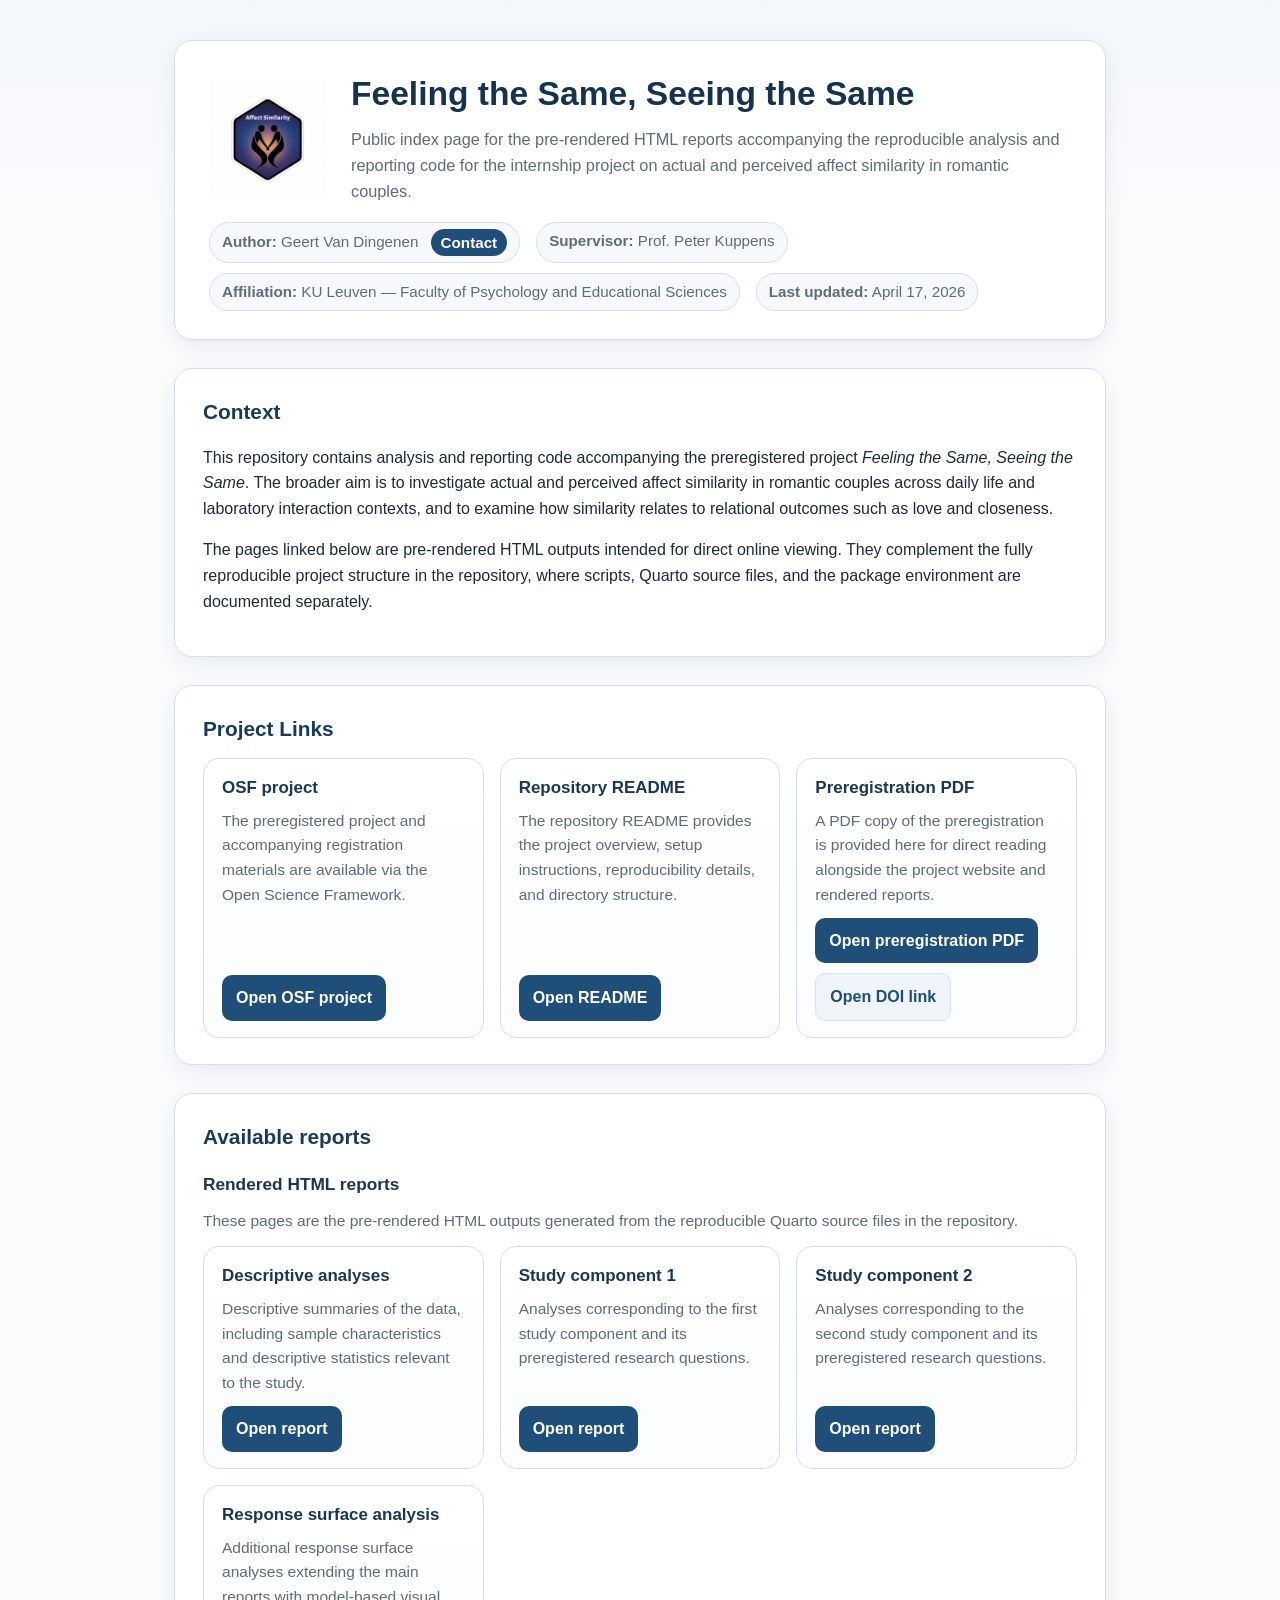
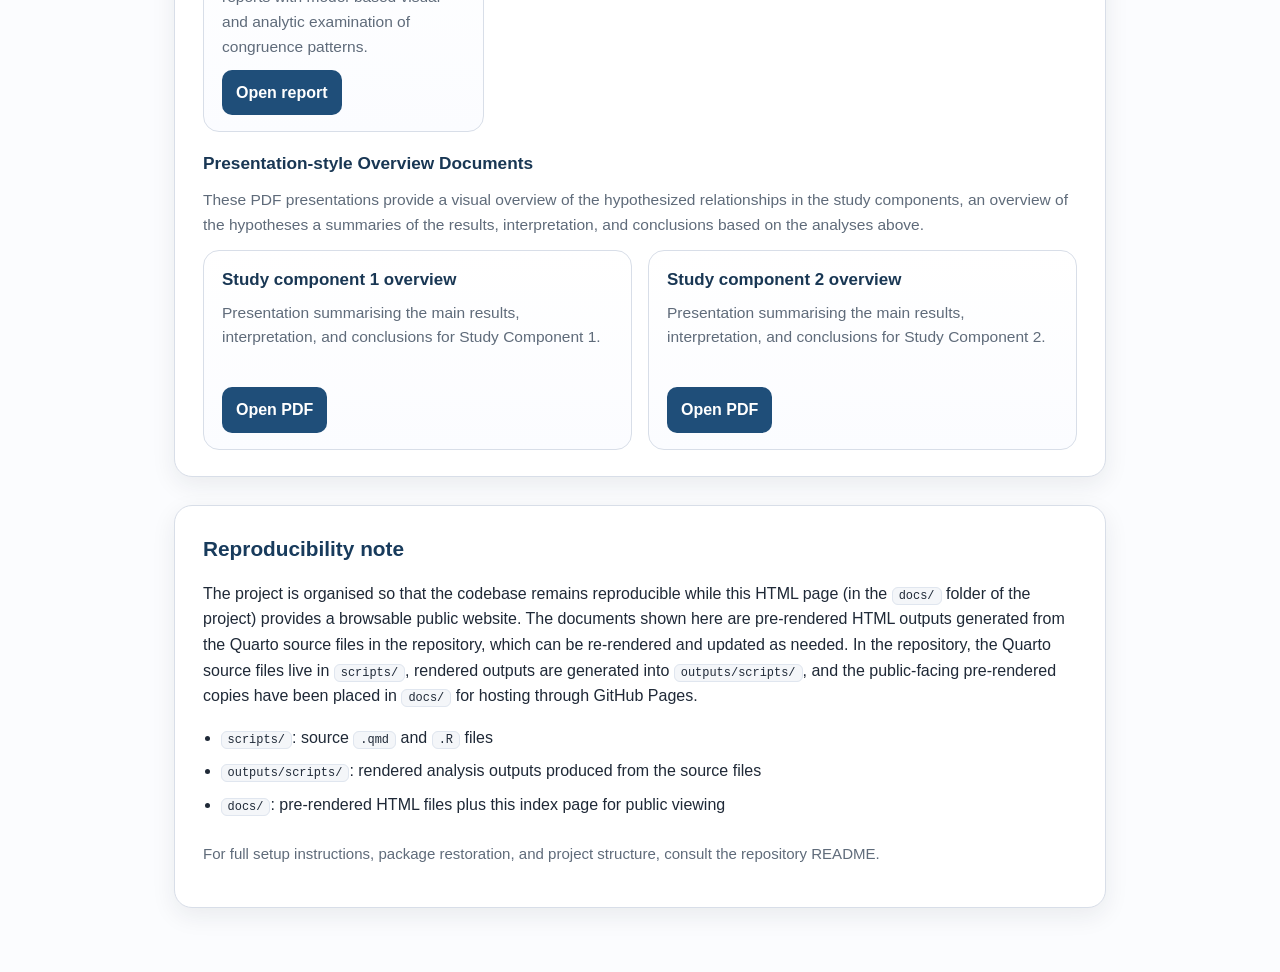
==== docs/index.html @ 63a7fd31 "Update README and GitHub Pages docs site" ====
<!DOCTYPE html>
<html lang="en">
<head>
  <meta charset="utf-8">
  <meta name="viewport" content="width=device-width, initial-scale=1">
  <title>Feeling the Same, Seeing the Same — Analysis Reports</title>
  <style>
    :root{
      --ink:#1f2937;
      --muted:#5f6b7a;
      --line:#d8dee8;
      --panel:#ffffff;
      --soft:#f6f8fb;
      --accent:#1f4e79;
      --accent-2:#315f8a;
      --shadow:0 8px 24px rgba(22, 34, 51, 0.08);
      --max:980px;
    }
    *{box-sizing:border-box}
    html{scroll-behavior:smooth}
    body{
      margin:0;
      font-family:-apple-system,BlinkMacSystemFont,"Segoe UI",Roboto,"Helvetica Neue",Arial,sans-serif;
      color:var(--ink);
      background:linear-gradient(180deg,#f3f6fa 0%, #fbfcfe 220px, #fbfcfe 100%);
      line-height:1.6;
    }
    .wrap{
      max-width:var(--max);
      margin:0 auto;
      padding:40px 24px 64px;
    }
    .hero{
      background:var(--panel);
      border:1px solid var(--line);
      border-radius:18px;
      padding:34px 34px 28px;
      box-shadow:var(--shadow);
    }
    .hero-head{
      display:flex;
      align-items:center;
      gap:24px;
    }
    .hero-copy{
      min-width:0;
    }
    .hero-logo{
      width:118px;
      height:auto;
      flex:0 0 auto;
    }
    h1{
      margin:0 0 12px;
      font-size:2.1rem;
      line-height:1.15;
      color:#15324f;
    }
    .subtitle{
      margin:0;
      color:var(--muted);
      font-size:1.02rem;
      max-width:52rem;
    }
    .meta{
      margin-top:18px;
      display:flex;
      flex-wrap:wrap;
      gap:10px 16px;
      color:var(--muted);
      font-size:0.95rem;
    }
    .meta span{
      background:var(--soft);
      border:1px solid var(--line);
      border-radius:999px;
      padding:6px 12px;
    }
    .meta a{
      color:inherit;
      text-decoration:none;
    }
    .contact-button{
      display:inline-block;
      margin-left:8px;
      padding:6px 10px;
      border-radius:999px;
      background:var(--accent);
      color:white !important;
      font-weight:600;
      line-height:1;
      vertical-align:middle;
    }
    .contact-button:hover{
      background:var(--accent-2);
    }
    section{
      margin-top:28px;
    }
    h2{
      font-size:1.3rem;
      margin:0 0 12px;
      color:#183b5c;
    }
    .subsection-title{
      margin:18px 0 10px;
      font-size:1.08rem;
      color:#193754;
    }
    .section-note{
      margin:0 0 12px;
      color:var(--muted);
      font-size:.97rem;
    }
    .panel{
      background:var(--panel);
      border:1px solid var(--line);
      border-radius:18px;
      padding:26px 28px;
      box-shadow:var(--shadow);
    }
    .reports{
      display:grid;
      grid-template-columns:repeat(auto-fit,minmax(260px,1fr));
      gap:16px;
      margin-top:10px;
    }
    .resource-grid{
      display:grid;
      grid-template-columns:repeat(auto-fit,minmax(280px,1fr));
      gap:16px;
      margin-top:10px;
    }
    .card{
      display:flex;
      flex-direction:column;
      gap:10px;
      background:linear-gradient(180deg,#ffffff 0%, #fbfcff 100%);
      border:1px solid var(--line);
      border-radius:16px;
      padding:18px 18px 16px;
      min-height:200px;
    }
    .card h3{
      margin:0;
      font-size:1.06rem;
      line-height:1.3;
      color:#193754;
    }
    .card p{
      margin:0;
      color:var(--muted);
      font-size:.97rem;
    }
    .card a{
      margin-top:auto;
      display:inline-block;
      width:fit-content;
      text-decoration:none;
      color:white;
      background:var(--accent);
      padding:10px 14px;
      border-radius:10px;
      font-weight:600;
    }
    .card a:hover{background:var(--accent-2)}
    .resource-links{
      margin-top:auto;
      display:flex;
      flex-wrap:wrap;
      gap:10px;
    }
    .resource-links a{
      display:inline-block;
      text-decoration:none;
      font-weight:600;
      border-radius:10px;
      padding:10px 14px;
    }
    .resource-links a.primary{
      color:white;
      background:var(--accent);
    }
    .resource-links a.primary:hover{
      background:var(--accent-2);
    }
    .resource-links a.secondary{
      color:var(--accent);
      background:#eef4fa;
      border:1px solid #d6e3f1;
    }
    ul{
      margin:10px 0 0 1.1rem;
      padding:0;
    }
    li + li{margin-top:8px}
    code{
      background:#f4f6f9;
      border:1px solid #e0e6ef;
      border-radius:6px;
      padding:1px 6px;
      font-size:.92em;
    }
    .footer-note{
      margin-top:24px;
      color:var(--muted);
      font-size:.94rem;
    }
    @media (max-width:700px){
      .hero,.panel{padding:22px}
      .hero-head{
        flex-direction:column;
        align-items:flex-start;
        gap:18px;
      }
      .hero-logo{width:96px}
      h1{font-size:1.8rem}
    }
  </style>
</head>
<body>
  <div class="wrap">
    <header class="hero">
      <div class="hero-head">
        <img class="hero-logo" src="affectlogo.png" alt="Affect Similarity logo">
        <div class="hero-copy">
          <h1>Feeling the Same, Seeing the Same</h1>
          <p class="subtitle">
            Public index page for the pre-rendered HTML reports accompanying the reproducible analysis and reporting code
            for the internship project on actual and perceived affect similarity in romantic couples.
          </p>
        </div>
      </div>
      <div class="meta">
        <span><strong>Author:</strong> Geert Van Dingenen <a class="contact-button" href="mailto:geert.vandingenen@gmail.com">Contact</a></span>
        <span><strong>Supervisor:</strong> Prof. Peter Kuppens</span>
        <span><strong>Affiliation:</strong> KU Leuven — Faculty of Psychology and Educational Sciences</span>
        <span><strong>Last updated:</strong> April 17, 2026</span>
      </div>
    </header>

    <section class="panel">
      <h2>Context</h2>
      <p>
        This repository contains analysis and reporting code accompanying the preregistered project
        <em>Feeling the Same, Seeing the Same</em>. The broader aim is to investigate actual and perceived affect similarity
        in romantic couples across daily life and laboratory interaction contexts, and to examine how similarity relates to
        relational outcomes such as love and closeness.
      </p>
      <p>
        The pages linked below are pre-rendered HTML outputs intended for direct online viewing. They complement the fully
        reproducible project structure in the repository, where scripts, Quarto source files, and the package environment are
        documented separately.
      </p>
    </section>

    <section class="panel">
      <h2>Project Links</h2>
      <div class="resource-grid">
        <article class="card">
          <h3>OSF project</h3>
          <p>
            The preregistered project and accompanying registration materials are available via the Open Science Framework.
          </p>
          <div class="resource-links">
            <a class="primary" href="https://doi.org/10.17605/OSF.IO/E5SZ2" target="_blank" rel="noopener">Open OSF project</a>
          </div>
        </article>

        <article class="card">
          <h3>Repository README</h3>
          <p>
            The repository README provides the project overview, setup instructions, reproducibility details, and directory structure.
          </p>
          <div class="resource-links">
            <a class="primary" href="README.html" target="_blank" rel="noopener">Open README</a>
          </div>
        </article>

        <article class="card">
          <h3>Preregistration PDF</h3>
          <p>
            A PDF copy of the preregistration is provided here for direct reading alongside the project website and rendered reports.
          </p>
          <div class="resource-links">
            <a class="primary" href="OSF%20Preregistration_Feeling%20The%20Same_Seeing%20The%20Same_Geert%20Van%20Dingenen.pdf" target="_blank" rel="noopener" type="application/pdf">Open preregistration PDF</a>
            <a class="secondary" href="https://doi.org/10.17605/OSF.IO/E5SZ2" target="_blank" rel="noopener">Open DOI link</a>
          </div>
        </article>
      </div>
    </section>

    <section class="panel">
      <h2>Available reports</h2>
      <h3 class="subsection-title">Rendered HTML reports</h3>
      <p class="section-note">
        These pages are the pre-rendered HTML outputs generated from the reproducible Quarto source files in the repository.
      </p>
      <div class="reports">
        <article class="card">
          <h3>Descriptive analyses</h3>
          <p>
            Descriptive summaries of the data, including sample characteristics and descriptive statistics relevant to the study.
          </p>
          <a href="05_descriptives.html">Open report</a>
        </article>

        <article class="card">
          <h3>Study component 1</h3>
          <p>
            Analyses corresponding to the first study component and its preregistered research questions.
          </p>
          <a href="06_study_component_1.html">Open report</a>
        </article>

        <article class="card">
          <h3>Study component 2</h3>
          <p>
            Analyses corresponding to the second study component and its preregistered research questions.
          </p>
          <a href="07_study_component_2.html">Open report</a>
        </article>

        <article class="card">
          <h3>Response surface analysis</h3>
          <p>
            Additional response surface analyses extending the main reports with model-based visual and analytic examination of congruence patterns.
          </p>
          <a href="08_response_surface_analysis.html">Open report</a>
        </article>
      </div>

      <h3 class="subsection-title">Presentation-style Overview Documents</h3>
      <p class="section-note">
        These PDF presentations provide a visual overview of the hypothesized relationships in the study components, an overview of the hypotheses a summaries of the results, interpretation, and conclusions based on the analyses above.
      </p>
      <div class="reports">
        <article class="card">
          <h3>Study component 1 overview</h3>
          <p>
            Presentation summarising the main results, interpretation, and conclusions for Study Component 1.
          </p>
          <a href="SC1_Results.pdf" target="_blank" rel="noopener" type="application/pdf">Open PDF</a>
        </article>

        <article class="card">
          <h3>Study component 2 overview</h3>
          <p>
            Presentation summarising the main results, interpretation, and conclusions for Study Component 2.
          </p>
          <a href="SC2_Results.pdf" target="_blank" rel="noopener" type="application/pdf">Open PDF</a>
        </article>
      </div>
    </section>

    <section class="panel">
      <h2>Reproducibility note</h2>
      <p>
        The project is organised so that the codebase remains reproducible while this HTML page (in the <code>docs/</code> folder of the project) provides a browsable public website. The documents shown here are pre-rendered HTML outputs generated from the Quarto source files in the repository, which can be re-rendered and updated as needed.
        In the repository, the Quarto source files live in <code>scripts/</code>, rendered outputs are generated into <code>outputs/scripts/</code>, and the public-facing pre-rendered copies have been placed in <code>docs/</code> for hosting through GitHub Pages.
      </p>
      <ul>
        <li><code>scripts/</code>: source <code>.qmd</code> and <code>.R</code> files</li>
        <li><code>outputs/scripts/</code>: rendered analysis outputs produced from the source files</li>
        <li><code>docs/</code>: pre-rendered HTML files plus this index page for public viewing</li>
      </ul>
      <p class="footer-note">
        For full setup instructions, package restoration, and project structure, consult the repository README.
      </p>
    </section>
  </div>
</body>
</html>
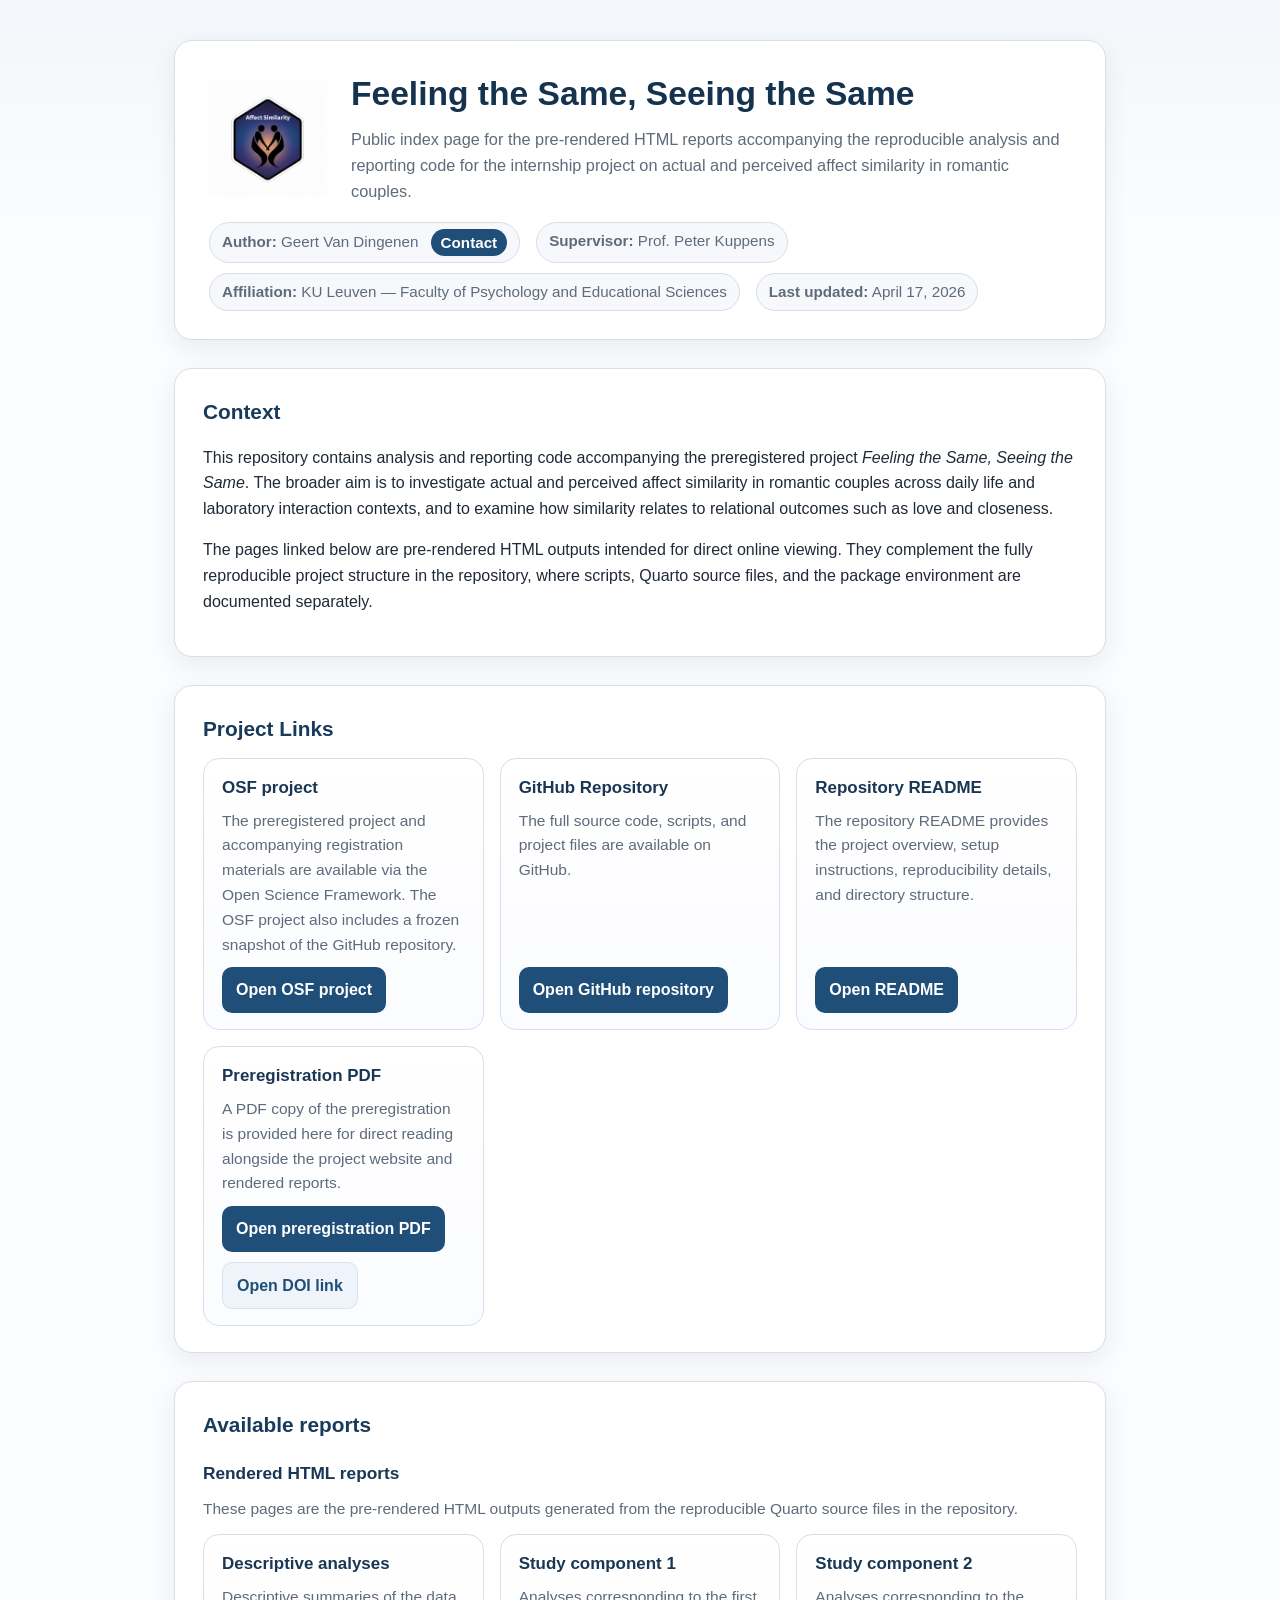
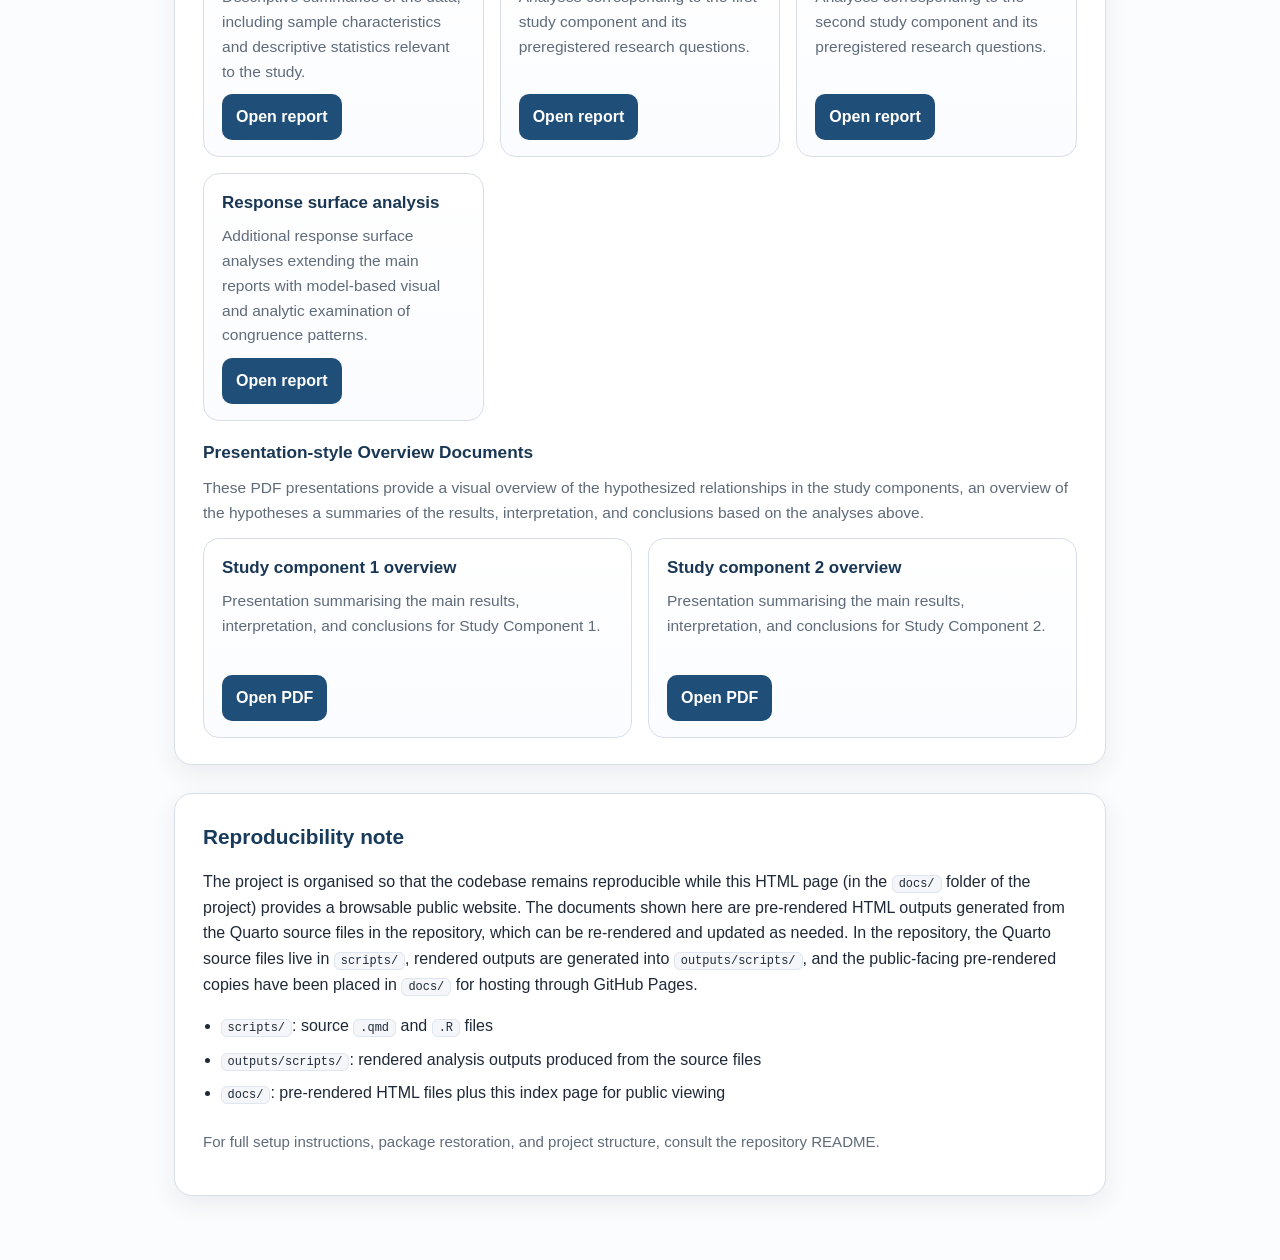
==== commit f6e2e6a0: "Add GitHub repository link to project website and update OSF description" ====
--- a/docs/index.html
+++ b/docs/index.html
@@ -261,9 +261,20 @@
           <h3>OSF project</h3>
           <p>
             The preregistered project and accompanying registration materials are available via the Open Science Framework.
+            The OSF project also includes a frozen snapshot of the GitHub repository.
           </p>
           <div class="resource-links">
             <a class="primary" href="https://doi.org/10.17605/OSF.IO/E5SZ2" target="_blank" rel="noopener">Open OSF project</a>
+          </div>
+        </article>
+
+        <article class="card">
+          <h3>GitHub Repository</h3>
+          <p>
+            The full source code, scripts, and project files are available on GitHub.
+          </p>
+          <div class="resource-links">
+            <a class="primary" href="https://github.com/helianthos/Affect_Similarity" target="_blank" rel="noopener">Open GitHub repository</a>
           </div>
         </article>
 
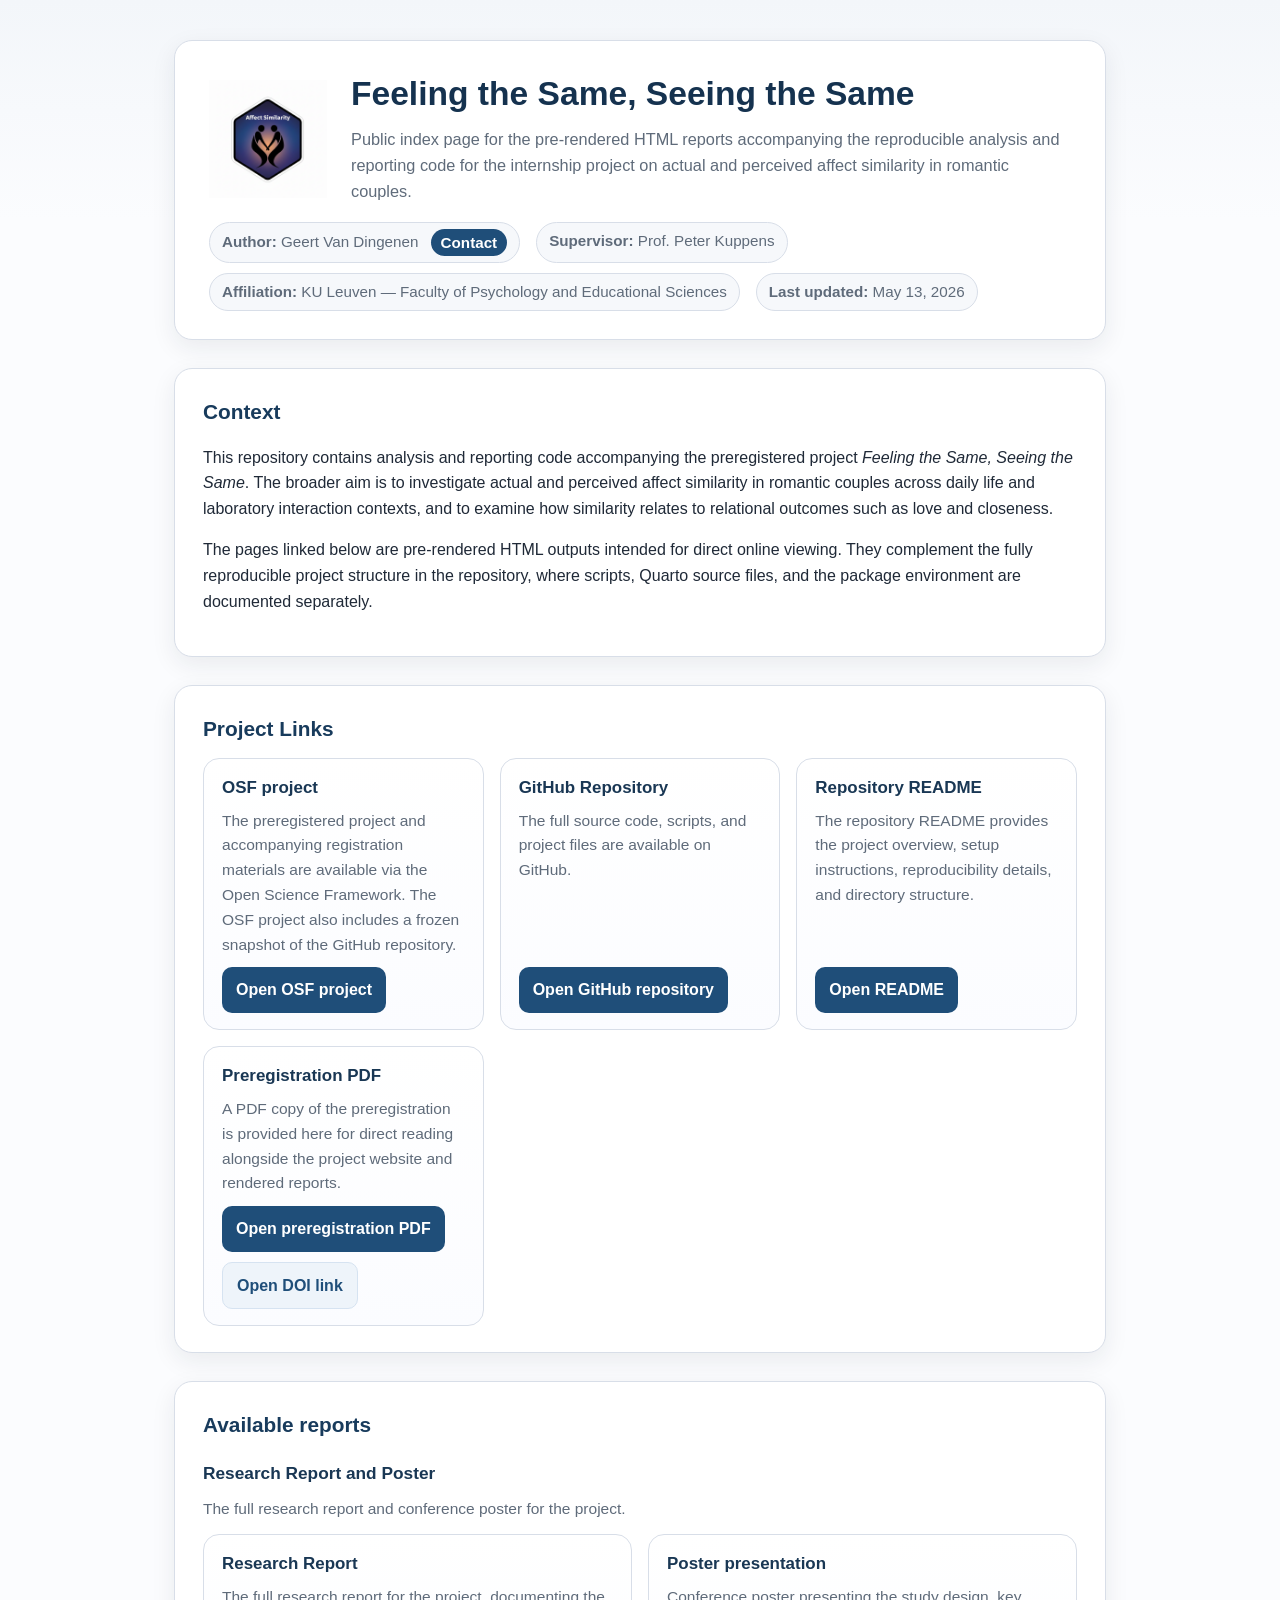
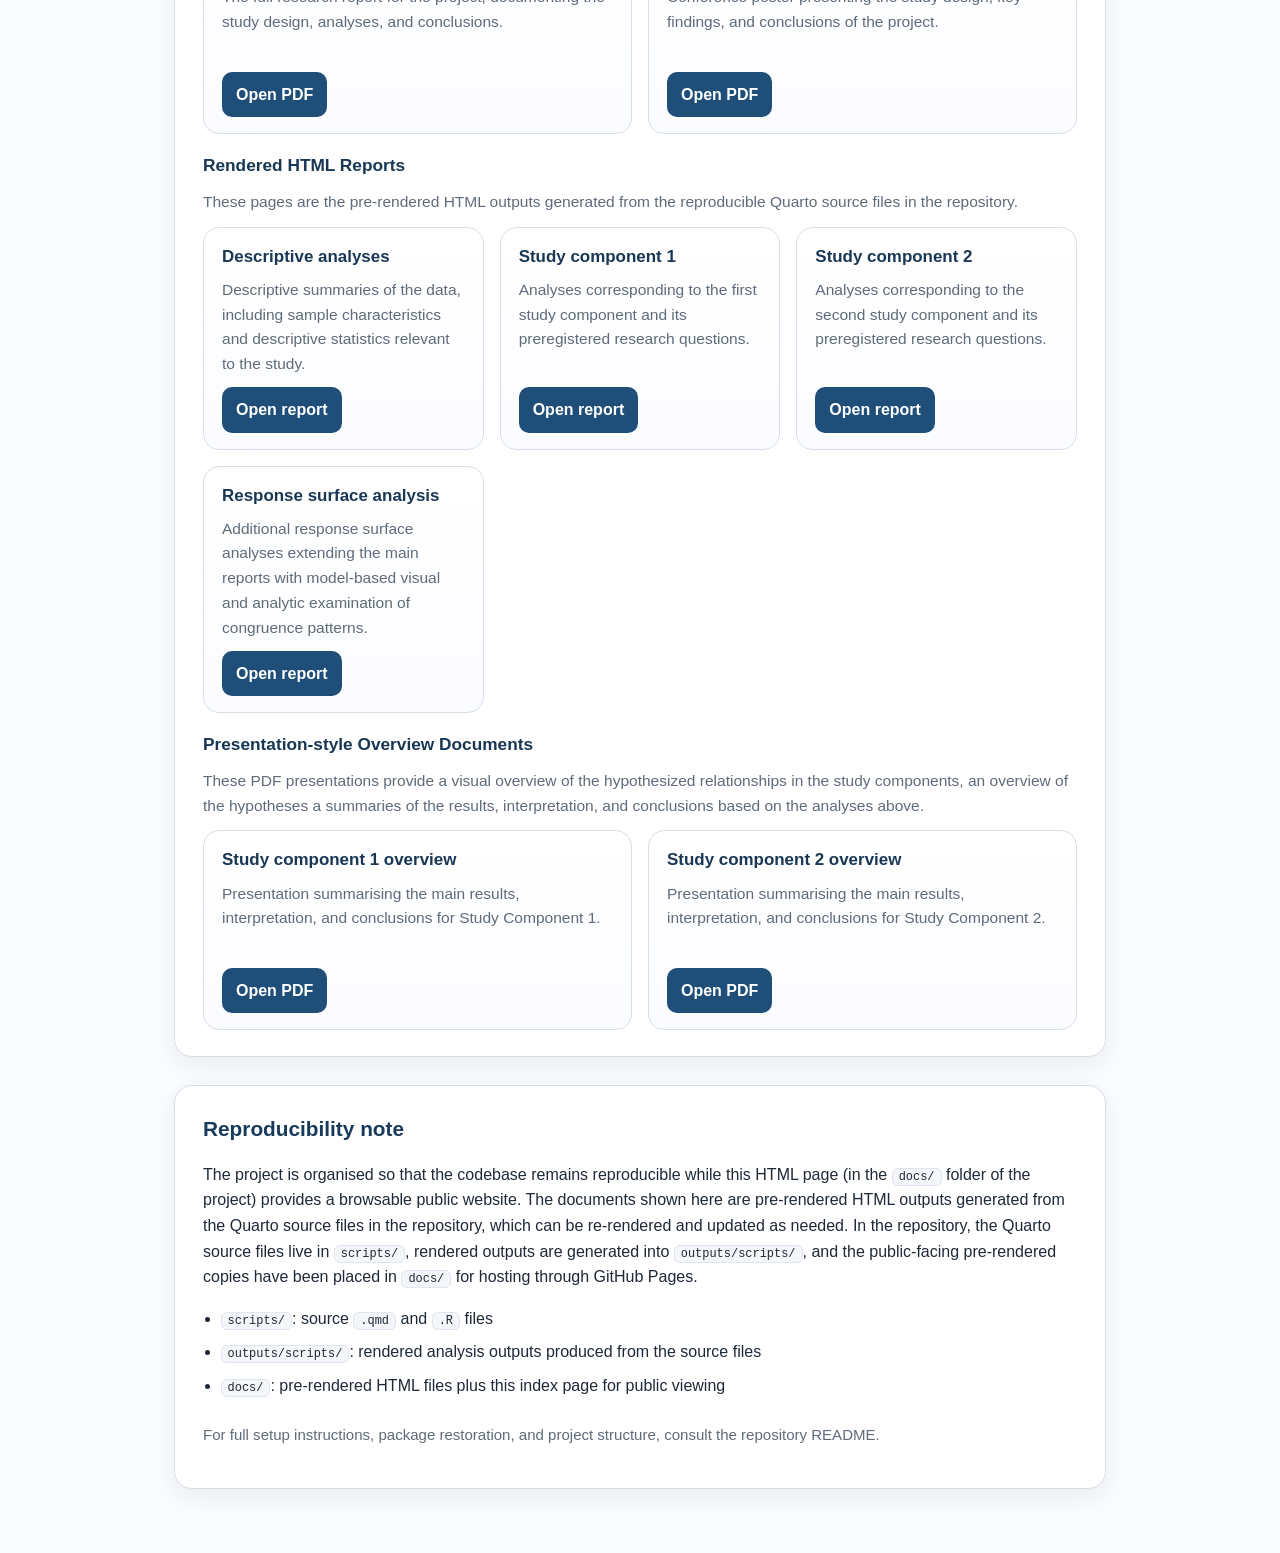
==== commit f0d73e45: "Added Draft Manuscript and Poster to Github Pages." ====
--- a/docs/index.html
+++ b/docs/index.html
@@ -235,7 +235,7 @@
         <span><strong>Author:</strong> Geert Van Dingenen <a class="contact-button" href="mailto:geert.vandingenen@gmail.com">Contact</a></span>
         <span><strong>Supervisor:</strong> Prof. Peter Kuppens</span>
         <span><strong>Affiliation:</strong> KU Leuven — Faculty of Psychology and Educational Sciences</span>
-        <span><strong>Last updated:</strong> April 17, 2026</span>
+        <span><strong>Last updated:</strong> May 13, 2026</span>
       </div>
     </header>
 
@@ -303,7 +303,29 @@
 
     <section class="panel">
       <h2>Available reports</h2>
-      <h3 class="subsection-title">Rendered HTML reports</h3>
+      <h3 class="subsection-title">Research Report and Poster</h3>
+      <p class="section-note">
+        The full research report and conference poster for the project.
+      </p>
+      <div class="reports">
+        <article class="card">
+          <h3>Research Report</h3>
+          <p>
+            The full research report for the project, documenting the study design, analyses, and conclusions.
+          </p>
+          <a href="Manuscript_Feeling_The_Same_Seeing_The_Same.pdf" target="_blank" rel="noopener" type="application/pdf">Open PDF</a>
+        </article>
+
+        <article class="card">
+          <h3>Poster presentation</h3>
+          <p>
+            Conference poster presenting the study design, key findings, and conclusions of the project.
+          </p>
+          <a href="Poster_Feeling_The_Same_Seeing_The_Same.pdf" target="_blank" rel="noopener" type="application/pdf">Open PDF</a>
+        </article>
+      </div>
+
+      <h3 class="subsection-title">Rendered HTML Reports</h3>
       <p class="section-note">
         These pages are the pre-rendered HTML outputs generated from the reproducible Quarto source files in the repository.
       </p>
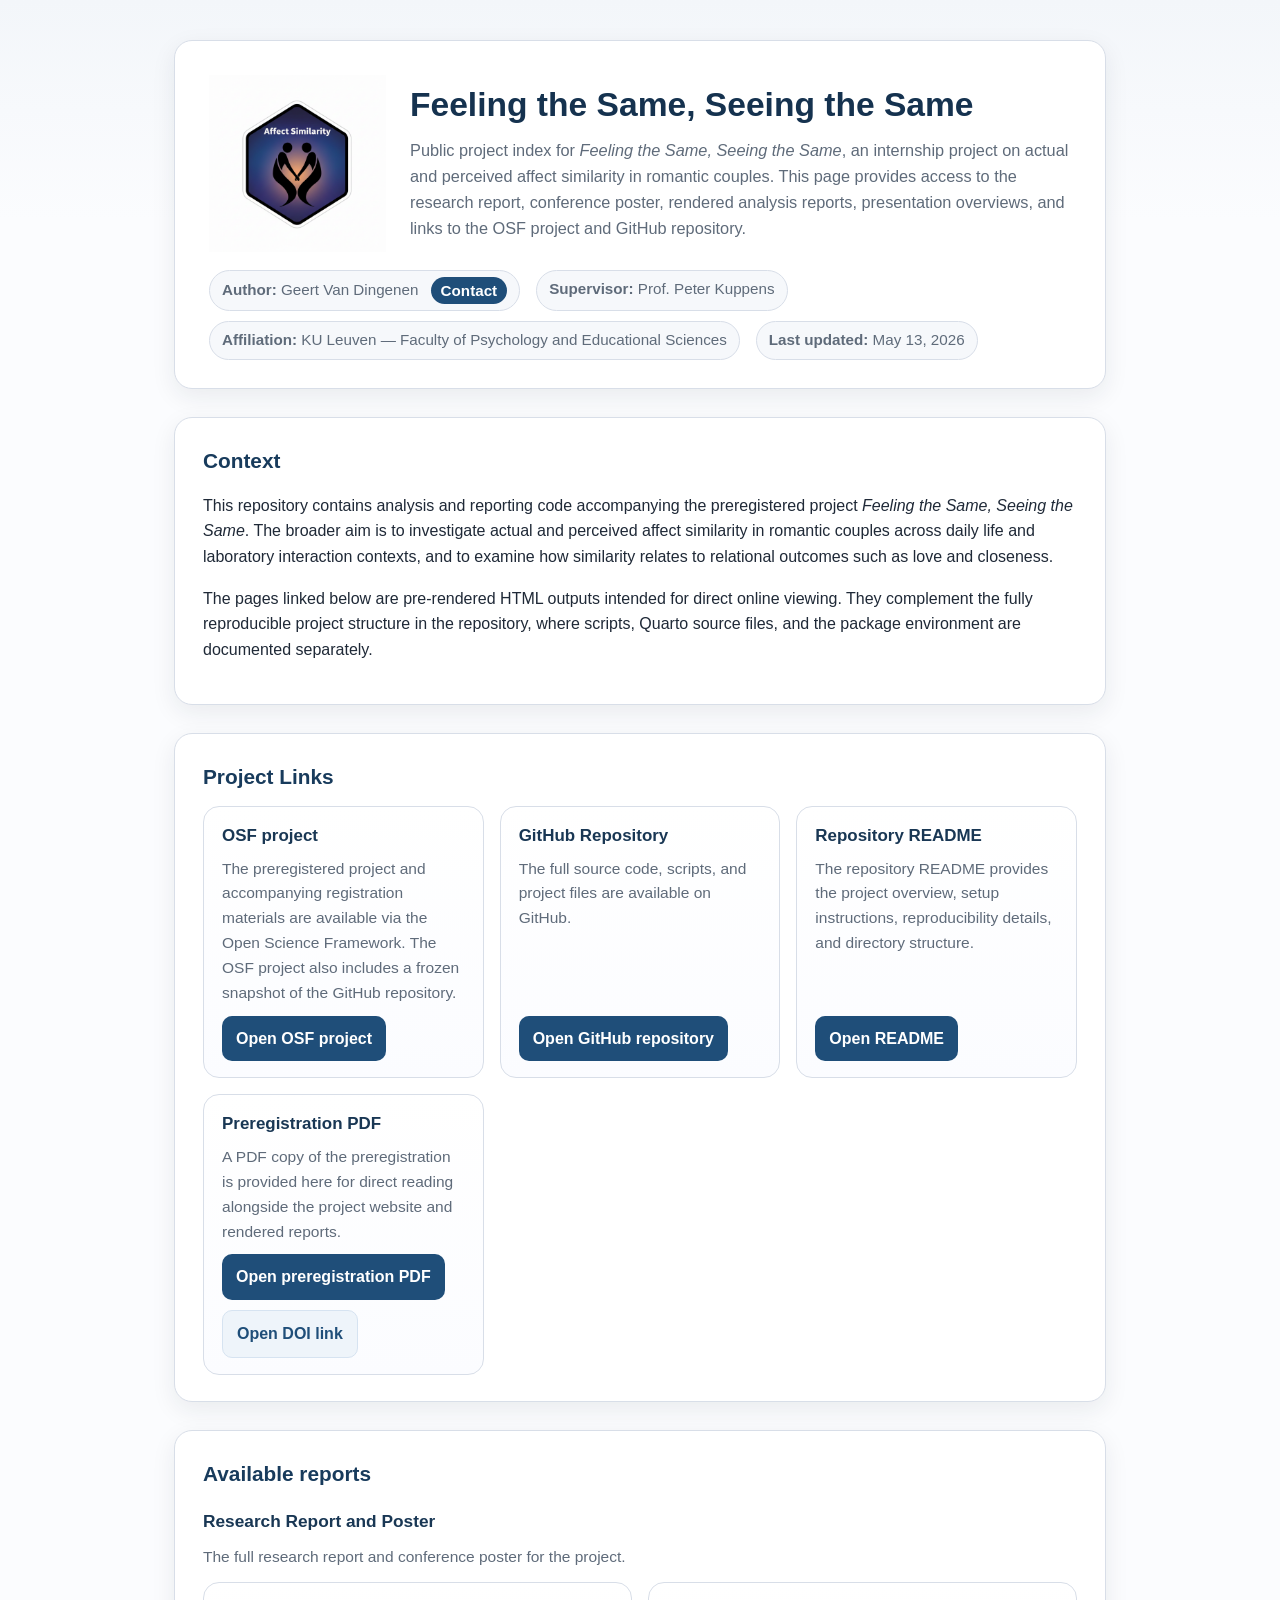
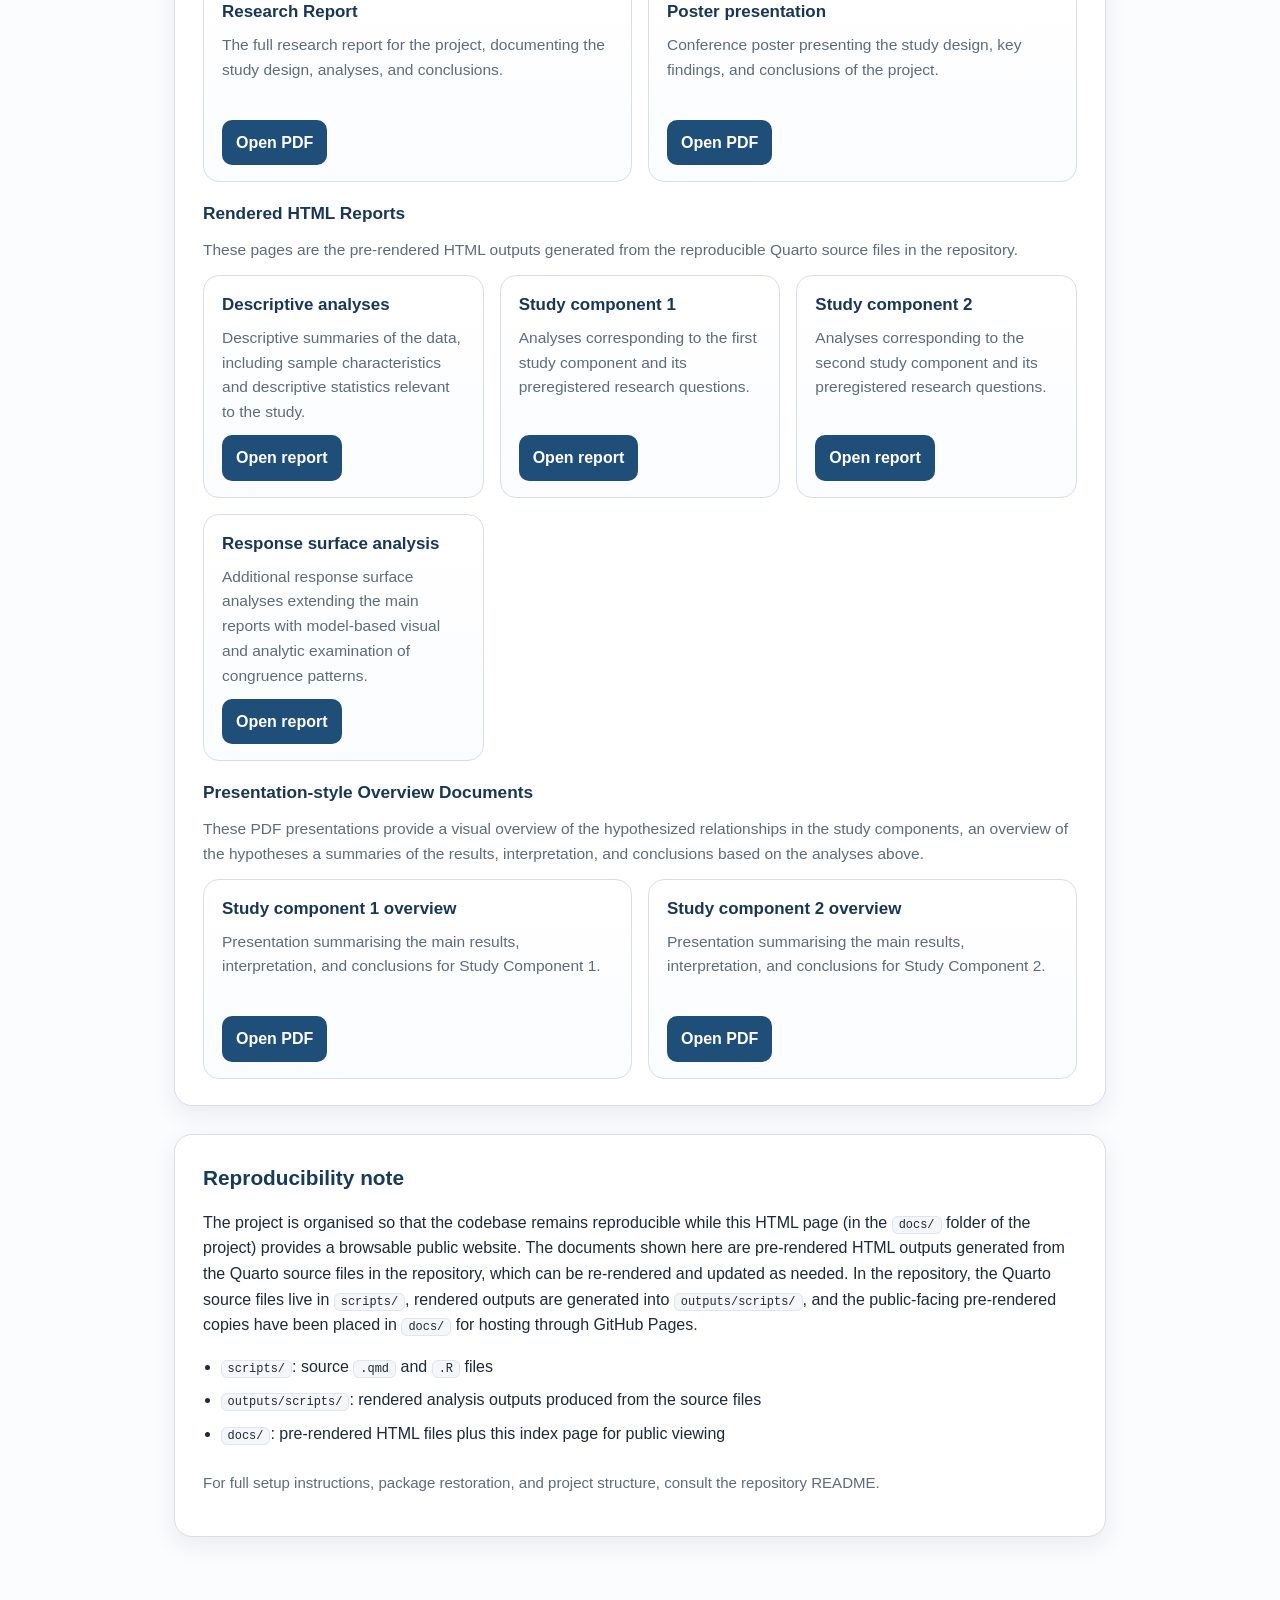
==== commit 25802ecf: "Corrected Github pages index site." ====
--- a/docs/index.html
+++ b/docs/index.html
@@ -46,7 +46,7 @@
       min-width:0;
     }
     .hero-logo{
-      width:118px;
+      width:177px;
       height:auto;
       flex:0 0 auto;
     }
@@ -226,8 +226,7 @@
         <div class="hero-copy">
           <h1>Feeling the Same, Seeing the Same</h1>
           <p class="subtitle">
-            Public index page for the pre-rendered HTML reports accompanying the reproducible analysis and reporting code
-            for the internship project on actual and perceived affect similarity in romantic couples.
+            Public project index for <em>Feeling the Same, Seeing the Same</em>, an internship project on actual and perceived affect similarity in romantic couples. This page provides access to the research report, conference poster, rendered analysis reports, presentation overviews, and links to the OSF project and GitHub repository.
           </p>
         </div>
       </div>
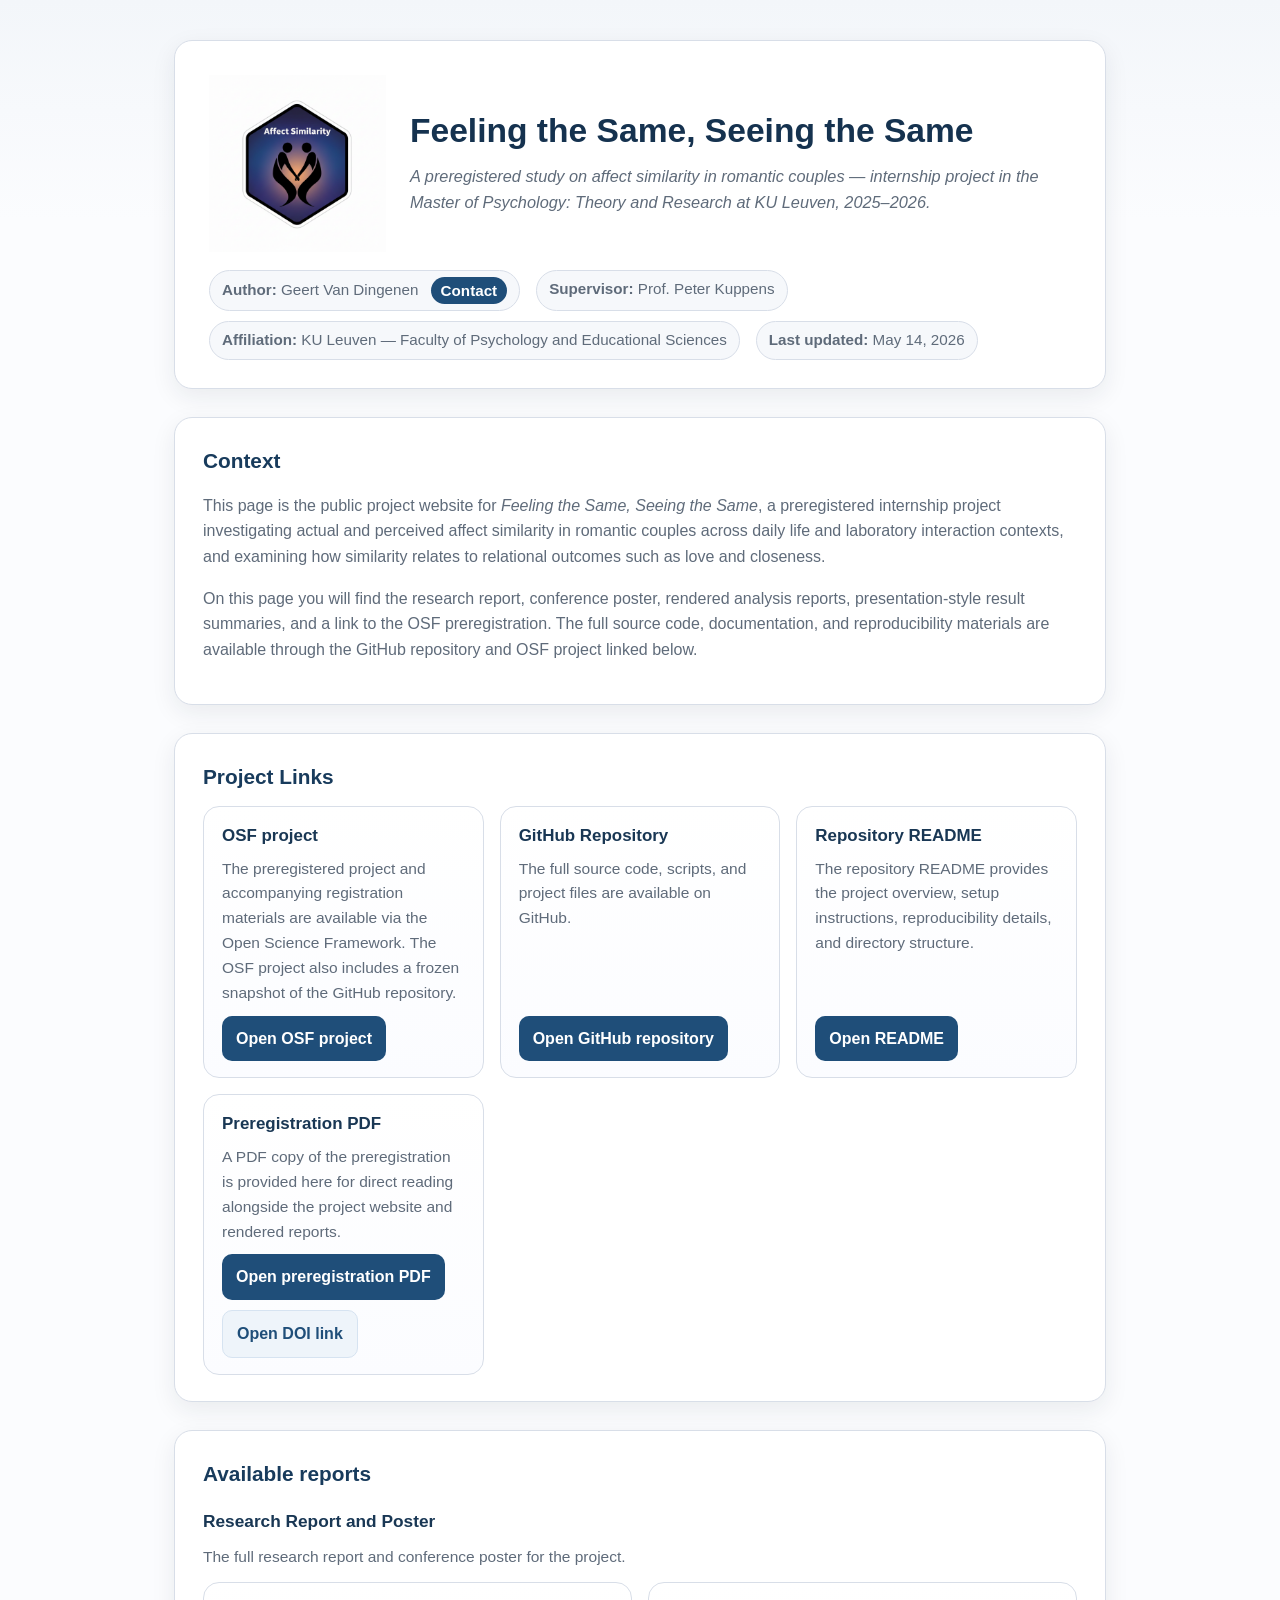
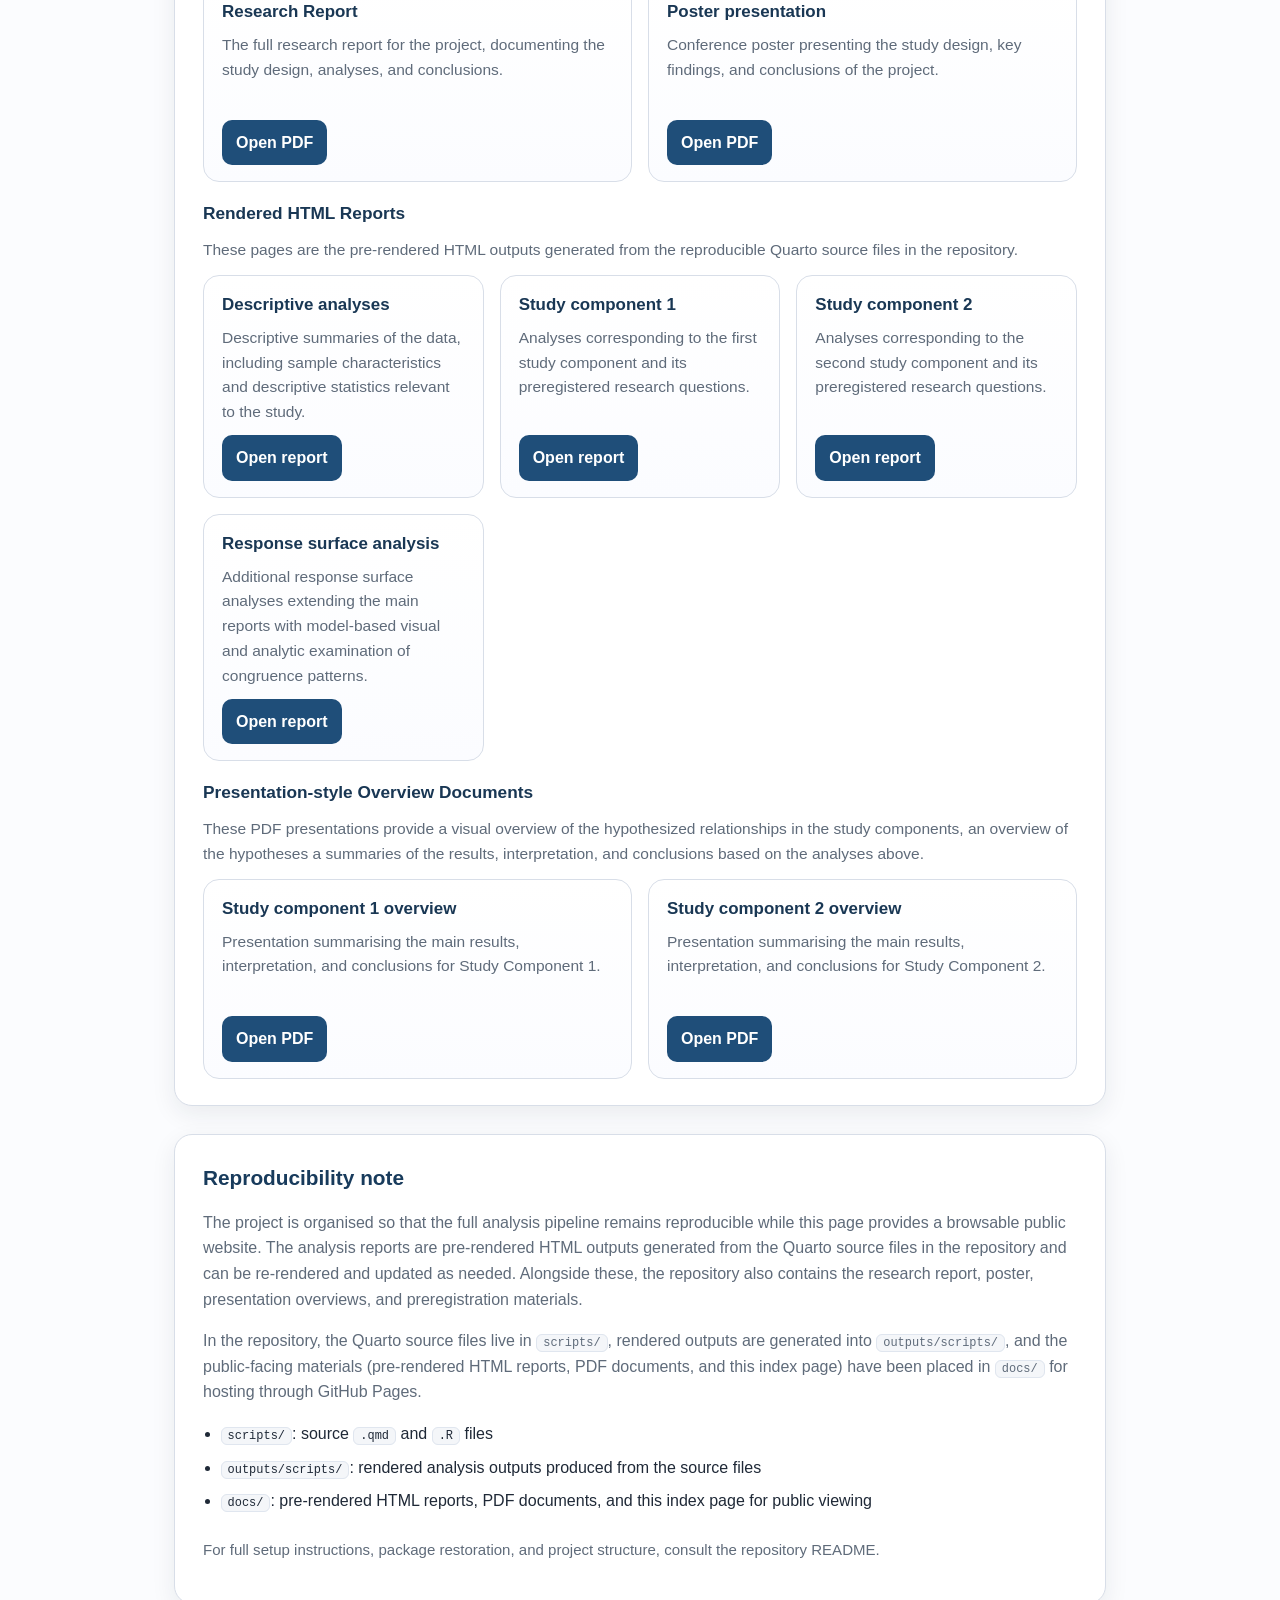
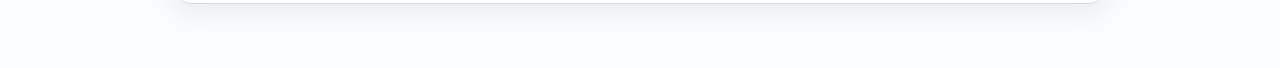
==== commit 1a1764d7: "Refinements in the Github Pages website." ====
--- a/docs/index.html
+++ b/docs/index.html
@@ -206,6 +206,7 @@
       color:var(--muted);
       font-size:.94rem;
     }
+    .panel > p{color:var(--muted)}
     @media (max-width:700px){
       .hero,.panel{padding:22px}
       .hero-head{
@@ -226,7 +227,7 @@
         <div class="hero-copy">
           <h1>Feeling the Same, Seeing the Same</h1>
           <p class="subtitle">
-            Public project index for <em>Feeling the Same, Seeing the Same</em>, an internship project on actual and perceived affect similarity in romantic couples. This page provides access to the research report, conference poster, rendered analysis reports, presentation overviews, and links to the OSF project and GitHub repository.
+            <em>A preregistered study on affect similarity in romantic couples — internship project in the Master of Psychology: Theory and Research at KU Leuven, 2025–2026.</em>
           </p>
         </div>
       </div>
@@ -234,22 +235,21 @@
         <span><strong>Author:</strong> Geert Van Dingenen <a class="contact-button" href="mailto:geert.vandingenen@gmail.com">Contact</a></span>
         <span><strong>Supervisor:</strong> Prof. Peter Kuppens</span>
         <span><strong>Affiliation:</strong> KU Leuven — Faculty of Psychology and Educational Sciences</span>
-        <span><strong>Last updated:</strong> May 13, 2026</span>
+        <span><strong>Last updated:</strong> May 14, 2026</span>
       </div>
     </header>
 
     <section class="panel">
       <h2>Context</h2>
       <p>
-        This repository contains analysis and reporting code accompanying the preregistered project
-        <em>Feeling the Same, Seeing the Same</em>. The broader aim is to investigate actual and perceived affect similarity
-        in romantic couples across daily life and laboratory interaction contexts, and to examine how similarity relates to
-        relational outcomes such as love and closeness.
+        This page is the public project website for <em>Feeling the Same, Seeing the Same</em>, a preregistered internship
+        project investigating actual and perceived affect similarity in romantic couples across daily life and laboratory
+        interaction contexts, and examining how similarity relates to relational outcomes such as love and closeness.
       </p>
       <p>
-        The pages linked below are pre-rendered HTML outputs intended for direct online viewing. They complement the fully
-        reproducible project structure in the repository, where scripts, Quarto source files, and the package environment are
-        documented separately.
+        On this page you will find the research report, conference poster, rendered analysis reports, presentation-style
+        result summaries, and a link to the OSF preregistration. The full source code, documentation, and reproducibility
+        materials are available through the GitHub repository and OSF project linked below.
       </p>
     </section>
 
@@ -388,13 +388,20 @@
     <section class="panel">
       <h2>Reproducibility note</h2>
       <p>
-        The project is organised so that the codebase remains reproducible while this HTML page (in the <code>docs/</code> folder of the project) provides a browsable public website. The documents shown here are pre-rendered HTML outputs generated from the Quarto source files in the repository, which can be re-rendered and updated as needed.
-        In the repository, the Quarto source files live in <code>scripts/</code>, rendered outputs are generated into <code>outputs/scripts/</code>, and the public-facing pre-rendered copies have been placed in <code>docs/</code> for hosting through GitHub Pages.
+        The project is organised so that the full analysis pipeline remains reproducible while this page provides a browsable
+        public website. The analysis reports are pre-rendered HTML outputs generated from the Quarto source files in the
+        repository and can be re-rendered and updated as needed. Alongside these, the repository also contains the research
+        report, poster, presentation overviews, and preregistration materials.
+      </p>
+      <p>
+        In the repository, the Quarto source files live in <code>scripts/</code>, rendered outputs are generated into
+        <code>outputs/scripts/</code>, and the public-facing materials (pre-rendered HTML reports, PDF documents, and this
+        index page) have been placed in <code>docs/</code> for hosting through GitHub Pages.
       </p>
       <ul>
         <li><code>scripts/</code>: source <code>.qmd</code> and <code>.R</code> files</li>
         <li><code>outputs/scripts/</code>: rendered analysis outputs produced from the source files</li>
-        <li><code>docs/</code>: pre-rendered HTML files plus this index page for public viewing</li>
+        <li><code>docs/</code>: pre-rendered HTML reports, PDF documents, and this index page for public viewing</li>
       </ul>
       <p class="footer-note">
         For full setup instructions, package restoration, and project structure, consult the repository README.
